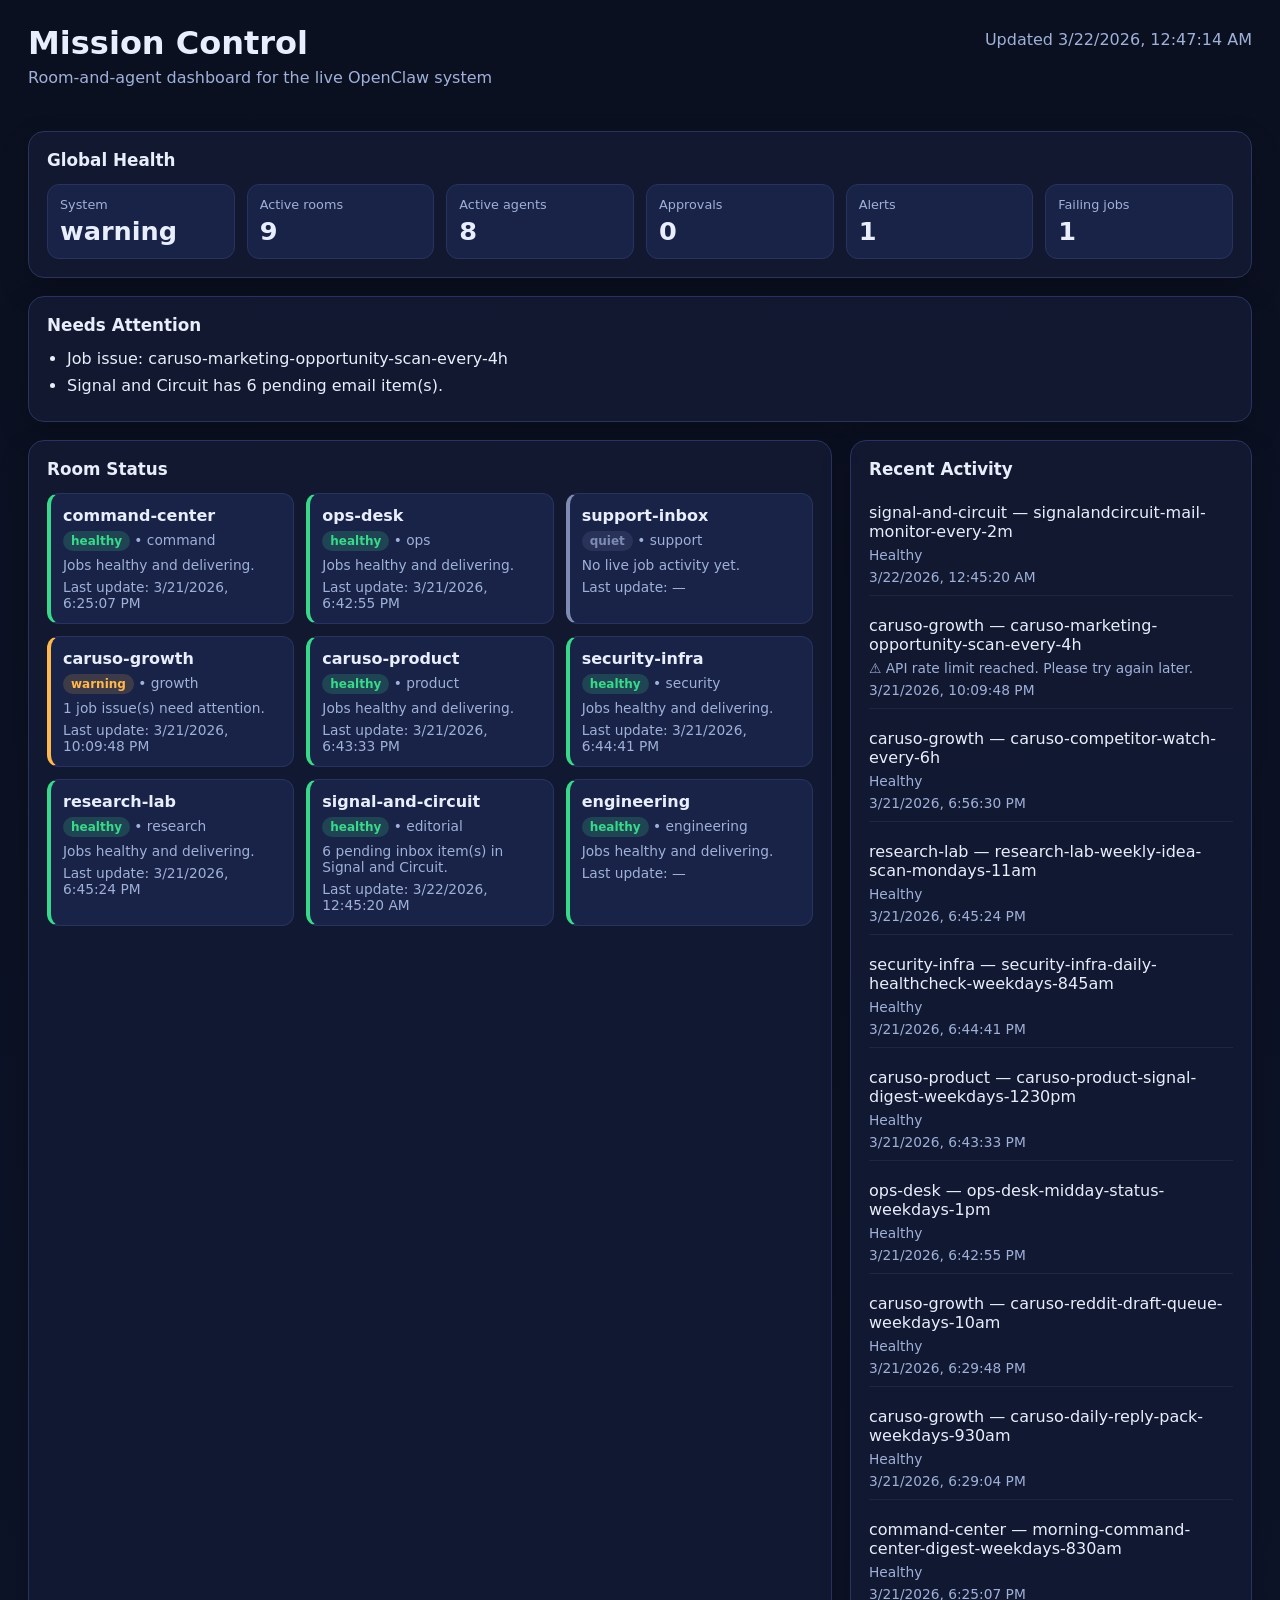
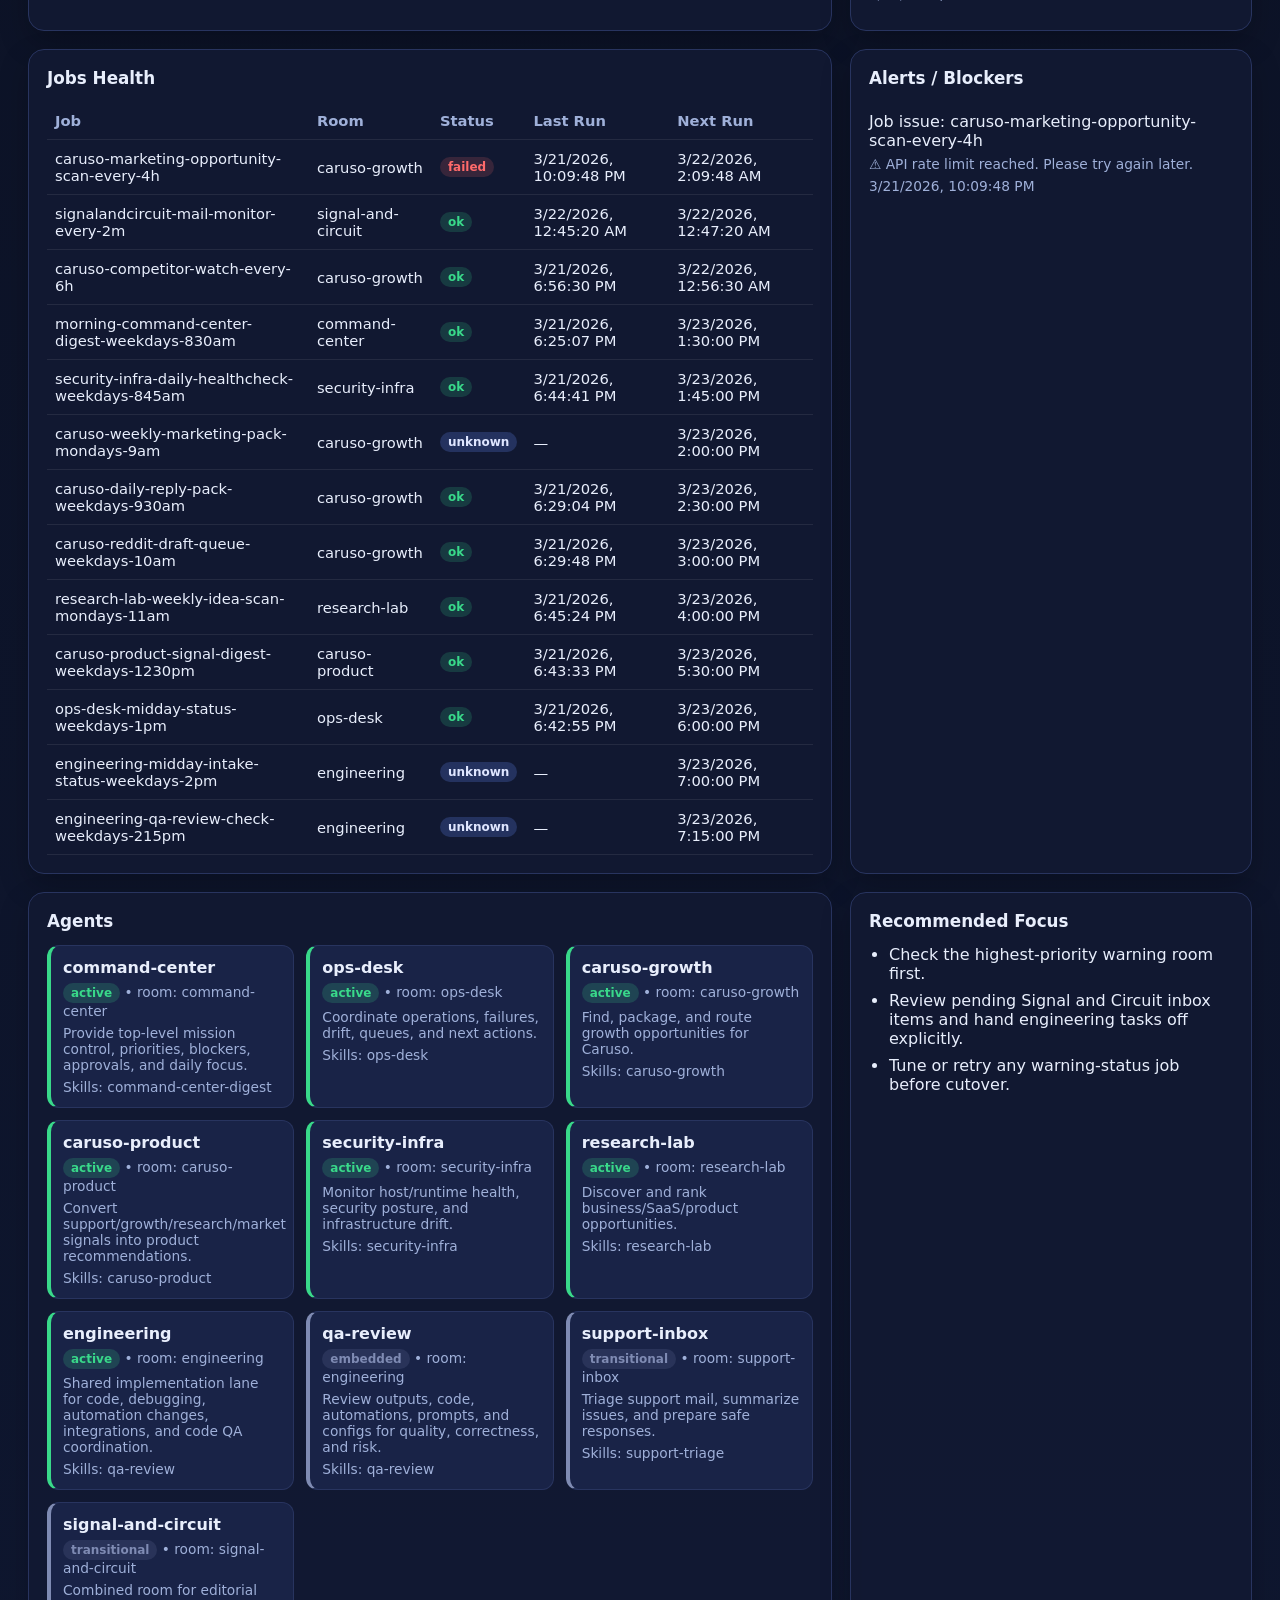
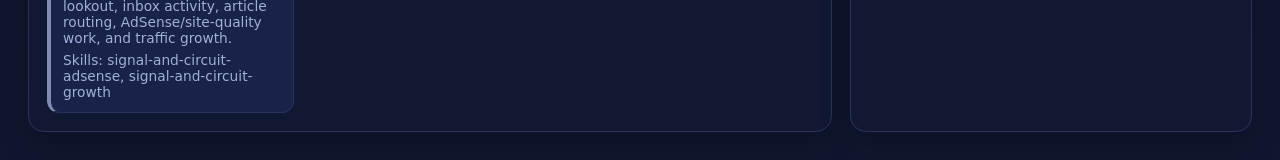
==== mission-control/index.html @ e3589128 "Build first Mission Control dashboard prototype" ====
<!doctype html>
<html lang="en">
<head>
  <meta charset="utf-8" />
  <meta name="viewport" content="width=device-width, initial-scale=1" />
  <title>Mission Control</title>
  <link rel="stylesheet" href="./styles.css" />
</head>
<body>
  <header class="topbar">
    <div>
      <h1>Mission Control</h1>
      <p class="sub">Room-and-agent dashboard for the live OpenClaw system</p>
    </div>
    <div id="generatedAt" class="generated"></div>
  </header>

  <main class="layout">
    <section class="panel full" id="healthPanel">
      <h2>Global Health</h2>
      <div class="stats" id="stats"></div>
    </section>

    <section class="panel full">
      <h2>Needs Attention</h2>
      <ul id="needsAttention" class="list"></ul>
    </section>

    <section class="panel wide">
      <h2>Room Status</h2>
      <div id="roomsGrid" class="rooms-grid"></div>
    </section>

    <section class="panel narrow">
      <h2>Recent Activity</h2>
      <div id="activityFeed" class="feed"></div>
    </section>

    <section class="panel wide">
      <h2>Jobs Health</h2>
      <table>
        <thead>
          <tr><th>Job</th><th>Room</th><th>Status</th><th>Last Run</th><th>Next Run</th></tr>
        </thead>
        <tbody id="jobsTable"></tbody>
      </table>
    </section>

    <section class="panel narrow">
      <h2>Alerts / Blockers</h2>
      <div id="alertsList" class="feed"></div>
    </section>

    <section class="panel wide">
      <h2>Agents</h2>
      <div id="agentsGrid" class="agents-grid"></div>
    </section>

    <section class="panel narrow">
      <h2>Recommended Focus</h2>
      <ul id="recommendedFocus" class="list"></ul>
    </section>
  </main>

  <script src="./app.js"></script>
</body>
</html>
---- mission-control/styles.css ----
:root {
  --bg: #0b1020;
  --panel: #121932;
  --panel-2: #192347;
  --text: #e8eefc;
  --muted: #9fb0d9;
  --border: #28345f;
  --good: #39d98a;
  --warn: #ffb84d;
  --bad: #ff6b6b;
  --quiet: #7f8bb3;
  --accent: #7aa2ff;
}
* { box-sizing: border-box; }
body {
  margin: 0; font-family: Inter, ui-sans-serif, system-ui, -apple-system, sans-serif;
  background: linear-gradient(180deg, #0b1020 0%, #0f1730 100%); color: var(--text);
}
.topbar {
  display:flex; justify-content:space-between; align-items:flex-start; gap:1rem;
  padding: 24px 28px 10px;
}
.topbar h1 { margin:0; font-size: 2rem; }
.sub, .generated { color: var(--muted); margin-top: 6px; }
.layout {
  display:grid; grid-template-columns: 2fr 1fr; gap: 18px; padding: 18px 28px 28px;
}
.panel {
  background: rgba(18,25,50,.9); border: 1px solid var(--border); border-radius: 16px; padding: 18px;
  box-shadow: 0 12px 30px rgba(0,0,0,.22);
}
.panel h2 { margin: 0 0 14px; font-size: 1.05rem; }
.full { grid-column: 1 / -1; }
.wide { grid-column: span 1; }
.narrow { grid-column: span 1; }
.stats { display:grid; grid-template-columns: repeat(6, minmax(120px,1fr)); gap: 12px; }
.stat {
  background: var(--panel-2); border:1px solid var(--border); border-radius: 12px; padding: 12px;
}
.stat .label { color: var(--muted); font-size: .8rem; }
.stat .value { font-size: 1.6rem; font-weight: 700; margin-top: 4px; }
.rooms-grid, .agents-grid { display:grid; grid-template-columns: repeat(auto-fit, minmax(210px,1fr)); gap: 12px; }
.card {
  background: var(--panel-2); border:1px solid var(--border); border-left: 4px solid var(--accent);
  border-radius: 12px; padding: 12px;
}
.card.good { border-left-color: var(--good); }
.card.warn { border-left-color: var(--warn); }
.card.bad { border-left-color: var(--bad); }
.card.quiet { border-left-color: var(--quiet); }
.card .title { font-weight: 700; }
.card .meta, .card .headline, .feed-item .meta { color: var(--muted); font-size: .86rem; margin-top: 6px; }
.feed { display:flex; flex-direction:column; gap: 10px; }
.feed-item { padding: 10px 0; border-bottom: 1px solid rgba(255,255,255,.06); }
.feed-item:last-child { border-bottom:none; }
.list { margin: 0; padding-left: 20px; }
.list li { margin: 8px 0; }
table { width:100%; border-collapse: collapse; }
th, td { text-align:left; padding: 10px 8px; border-bottom: 1px solid rgba(255,255,255,.08); font-size: .92rem; }
th { color: var(--muted); font-weight: 600; }
.badge {
  display:inline-block; padding: 3px 8px; border-radius: 999px; font-size: .75rem; font-weight:700;
  background:#24325f; color:#dfe6ff;
}
.badge.healthy, .badge.active, .badge.ok { background: rgba(57,217,138,.18); color: var(--good); }
.badge.warning { background: rgba(255,184,77,.16); color: var(--warn); }
.badge.failed, .badge.blocked, .badge.error { background: rgba(255,107,107,.16); color: var(--bad); }
.badge.quiet, .badge.planned, .badge.embedded, .badge.transitional { background: rgba(127,139,179,.16); color: var(--quiet); }
@media (max-width: 980px) {
  .layout { grid-template-columns: 1fr; }
  .stats { grid-template-columns: repeat(2, minmax(120px,1fr)); }
}
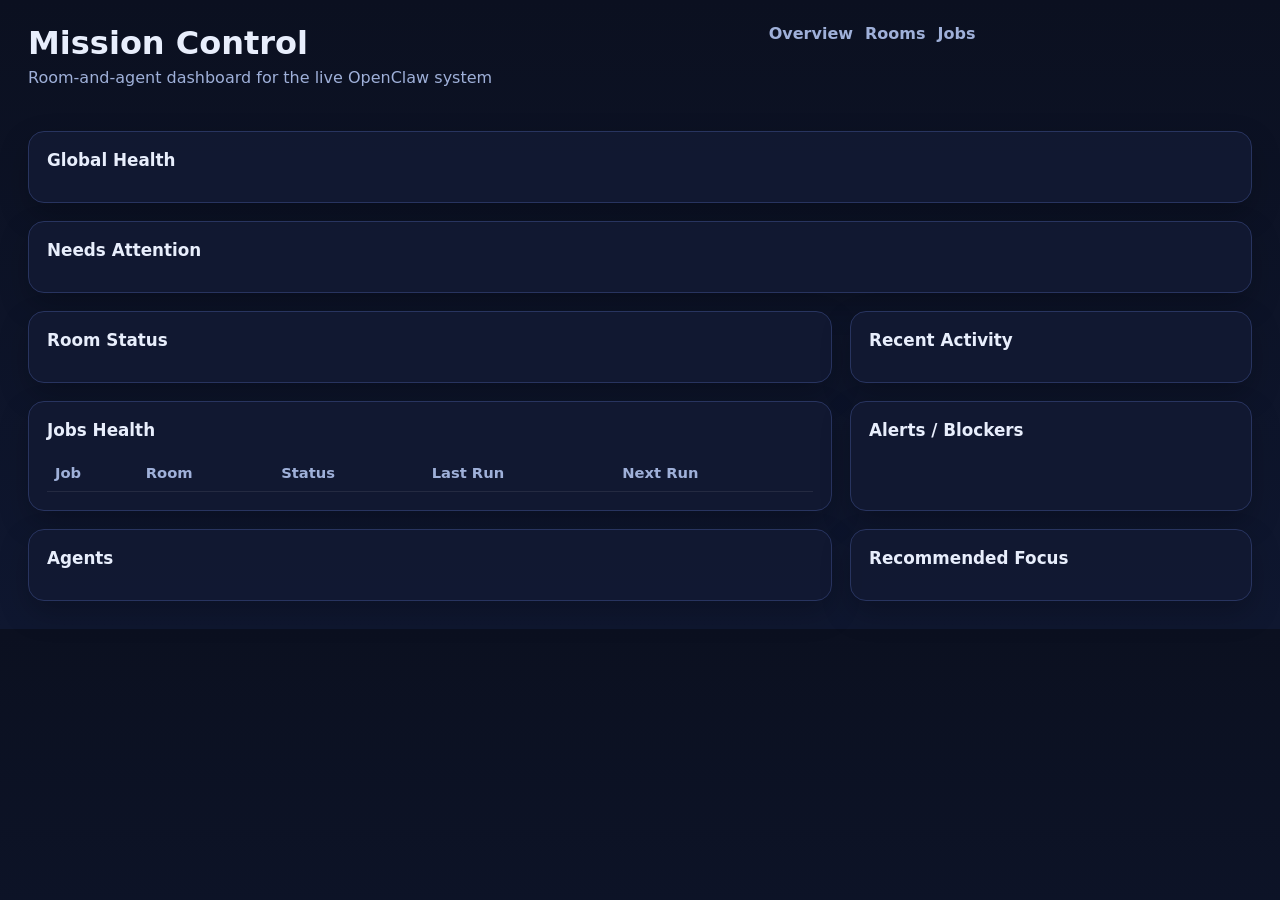
==== commit 520233a8: "Upgrade Mission Control prototype with pages and refresh" ====
--- a/mission-control/index.html
+++ b/mission-control/index.html
@@ -12,6 +12,11 @@
       <h1>Mission Control</h1>
       <p class="sub">Room-and-agent dashboard for the live OpenClaw system</p>
     </div>
+    <nav class="navlinks">
+      <a href="./">Overview</a>
+      <a href="./rooms.html">Rooms</a>
+      <a href="./jobs.html">Jobs</a>
+    </nav>
     <div id="generatedAt" class="generated"></div>
   </header>
 
--- a/mission-control/styles.css
+++ b/mission-control/styles.css
@@ -20,6 +20,9 @@
   display:flex; justify-content:space-between; align-items:flex-start; gap:1rem;
   padding: 24px 28px 10px;
 }
+.navlinks { display:flex; gap:12px; align-items:center; }
+.navlinks a { color: var(--muted); text-decoration:none; font-weight:600; }
+.navlinks a:hover { color: var(--text); }
 .topbar h1 { margin:0; font-size: 2rem; }
 .sub, .generated { color: var(--muted); margin-top: 6px; }
 .layout {
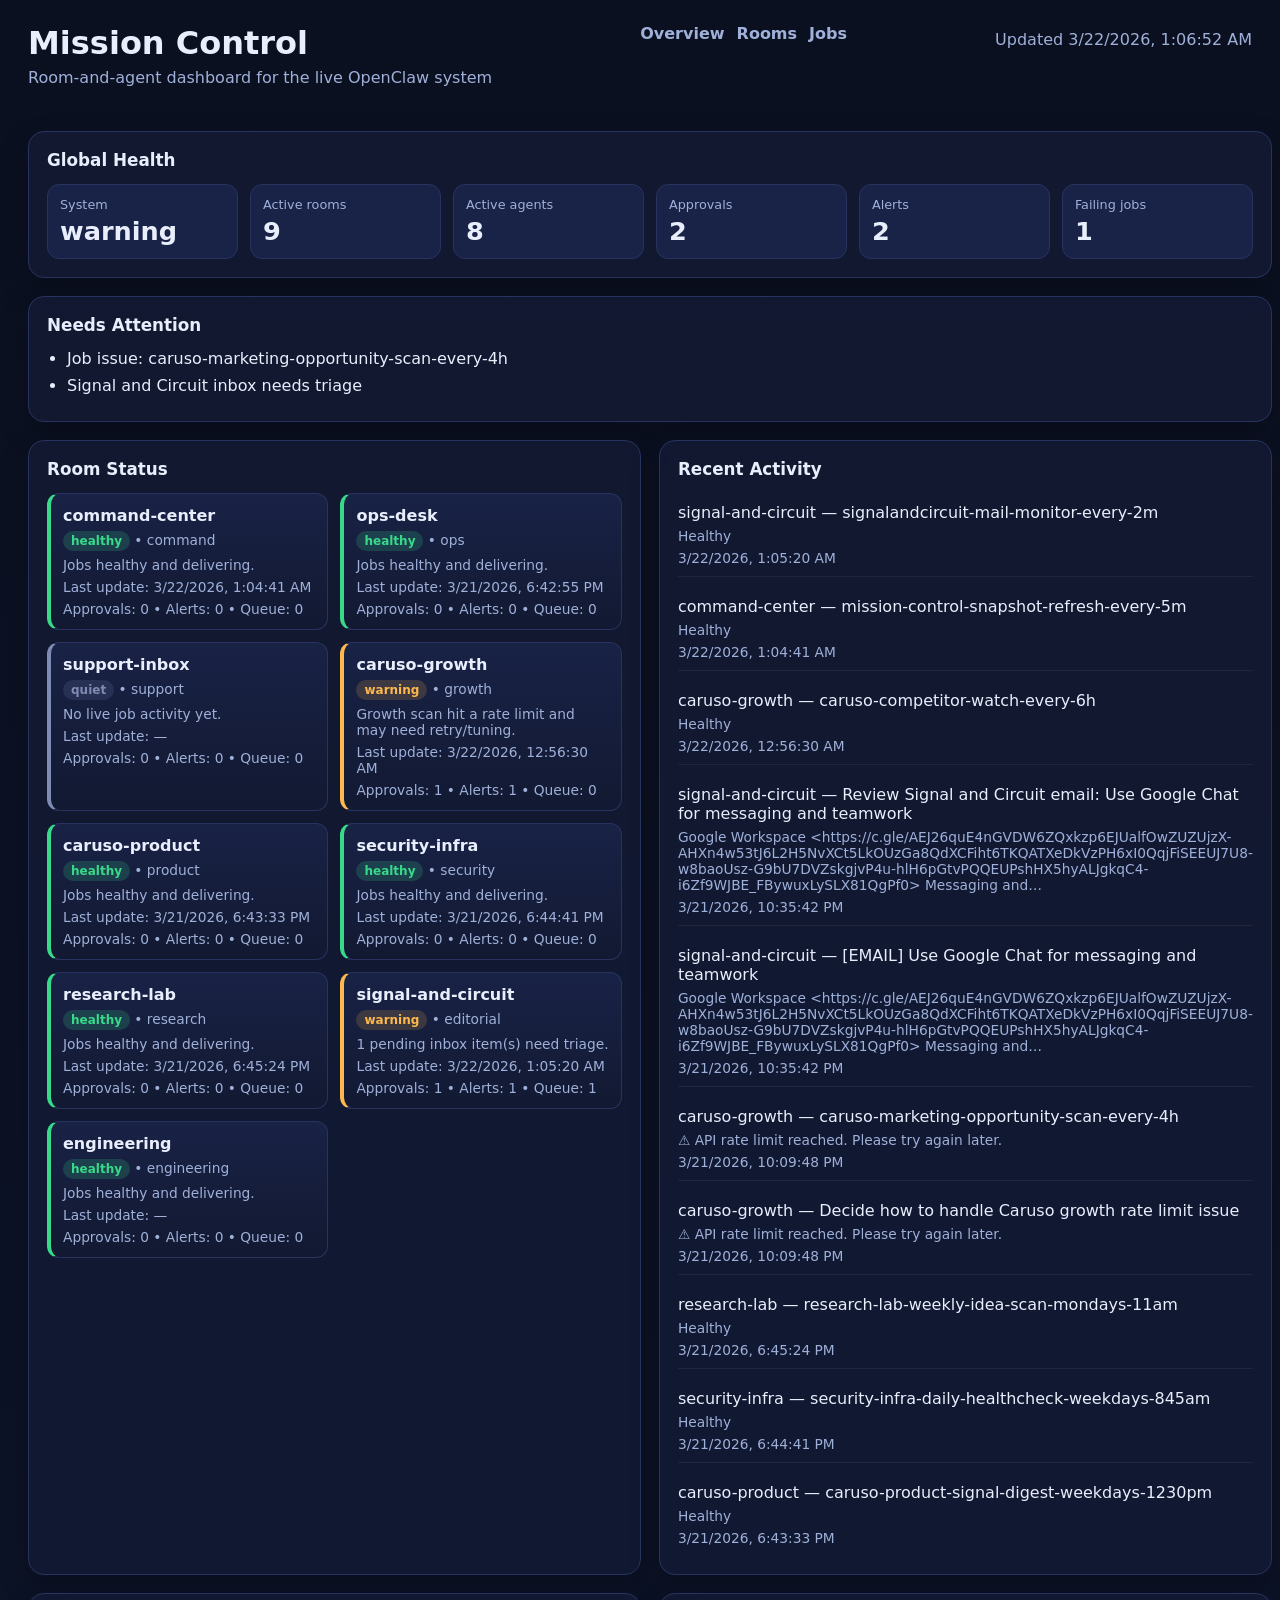
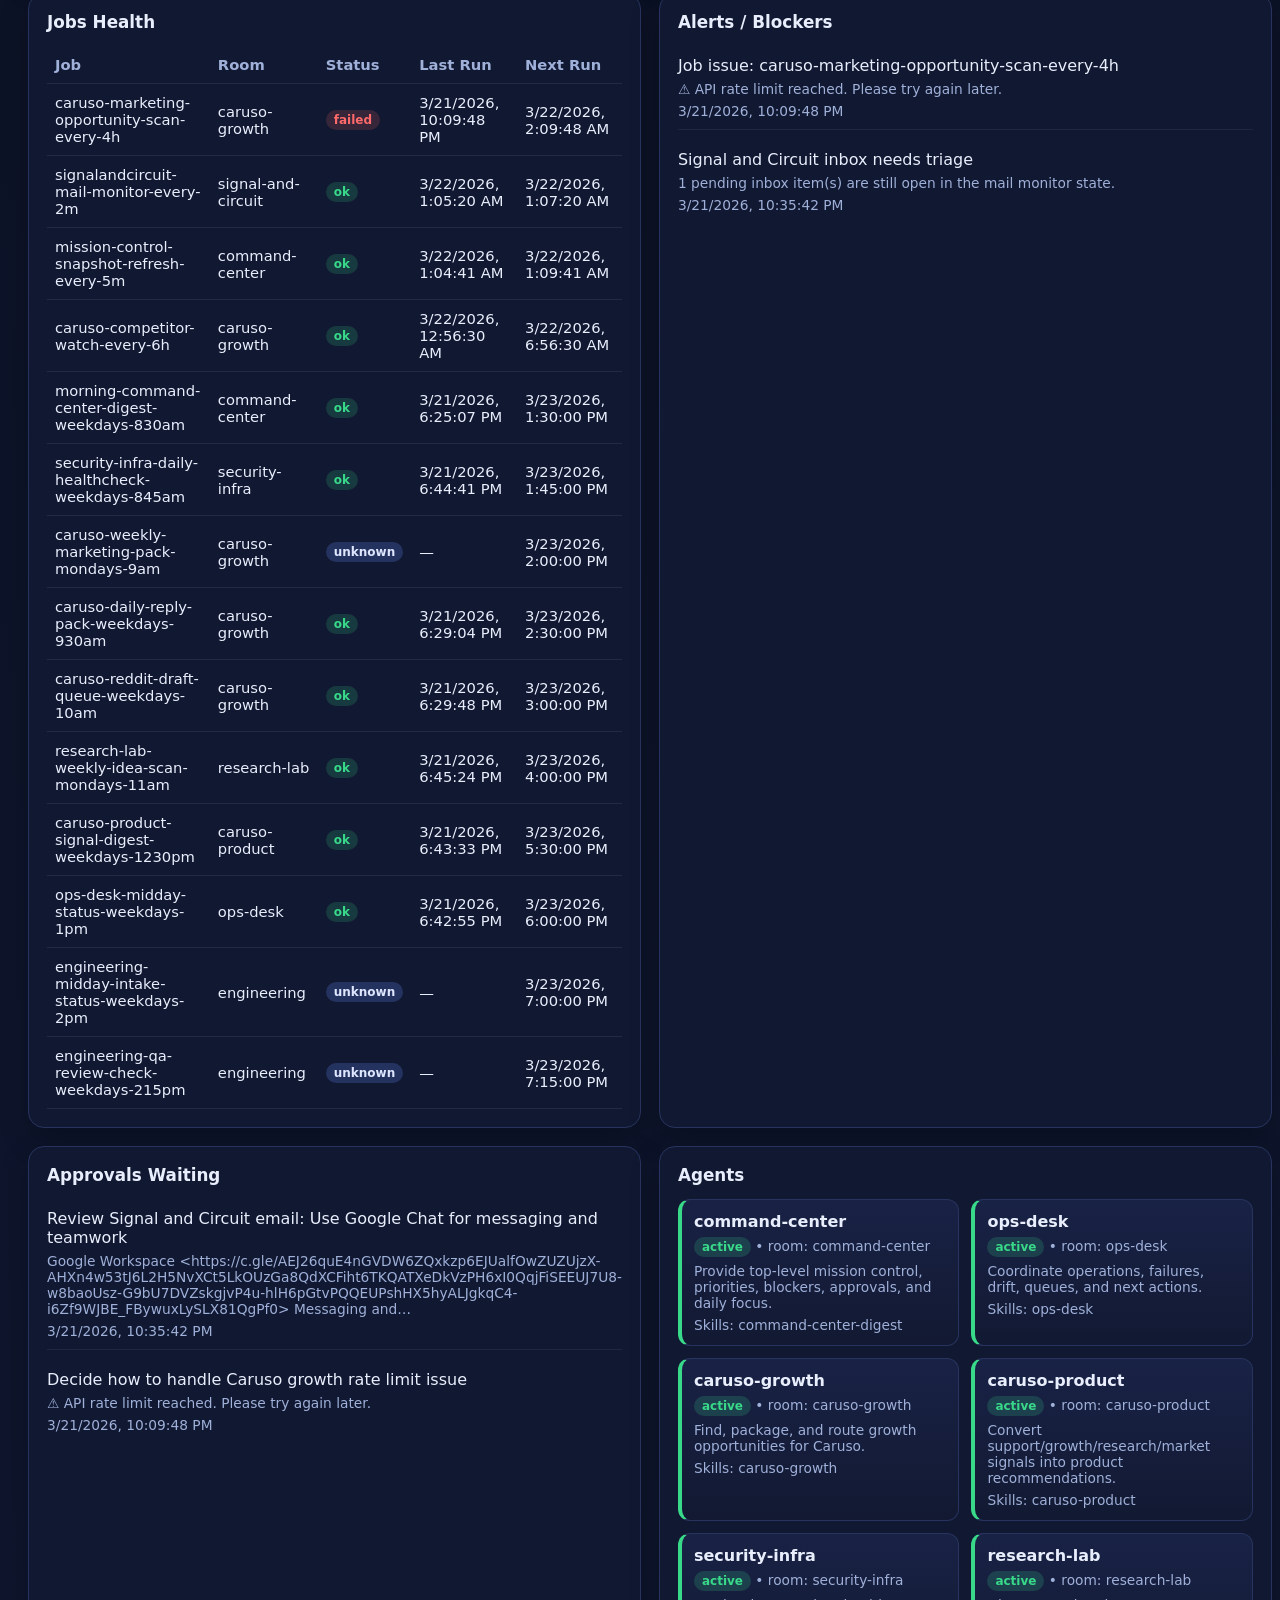
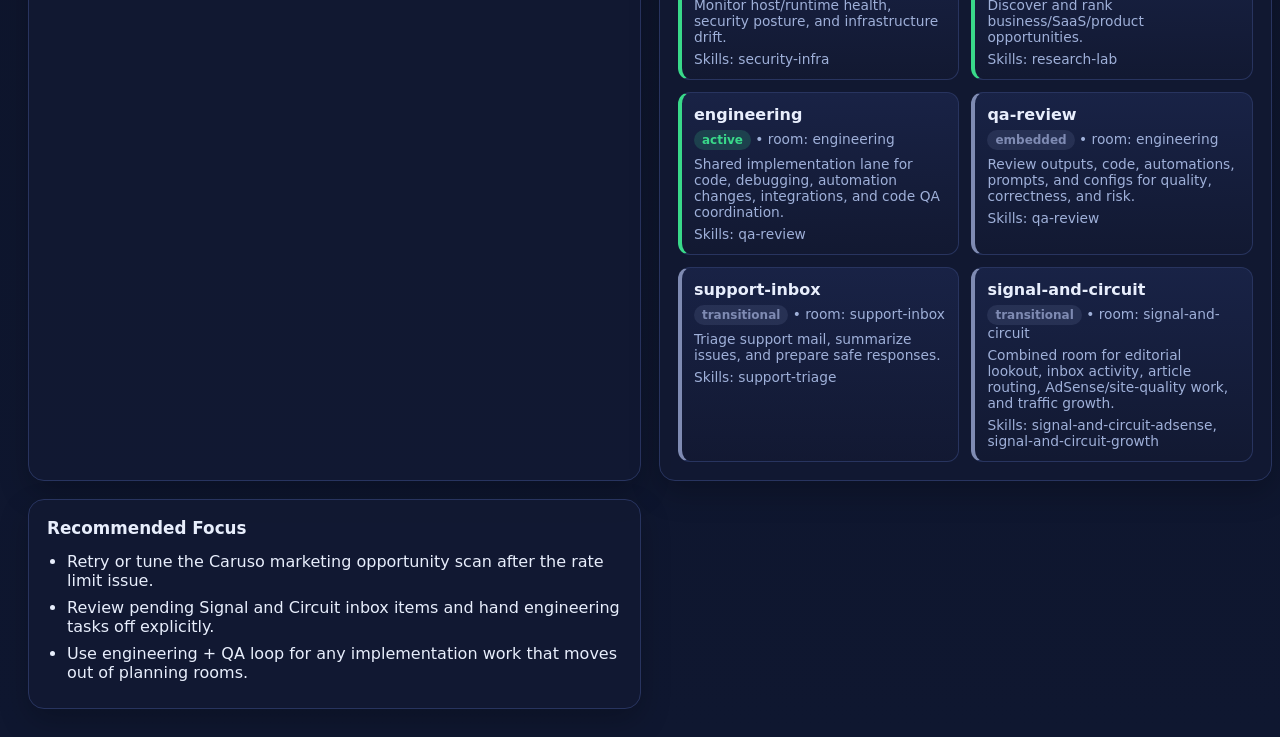
==== commit a66f90ae: "Fix Mission Control overview and add core pages" ====
--- a/mission-control/index.html
+++ b/mission-control/index.html
@@ -56,6 +56,11 @@
       <div id="alertsList" class="feed"></div>
     </section>
 
+    <section class="panel narrow">
+      <h2>Approvals Waiting</h2>
+      <div id="approvalsList" class="feed"></div>
+    </section>
+
     <section class="panel wide">
       <h2>Agents</h2>
       <div id="agentsGrid" class="agents-grid"></div>
--- a/mission-control/styles.css
+++ b/mission-control/styles.css
@@ -44,9 +44,11 @@
 .stat .value { font-size: 1.6rem; font-weight: 700; margin-top: 4px; }
 .rooms-grid, .agents-grid { display:grid; grid-template-columns: repeat(auto-fit, minmax(210px,1fr)); gap: 12px; }
 .card {
-  background: var(--panel-2); border:1px solid var(--border); border-left: 4px solid var(--accent);
+  background: linear-gradient(180deg, rgba(25,35,71,.95), rgba(18,25,50,.95)); border:1px solid var(--border); border-left: 4px solid var(--accent);
   border-radius: 12px; padding: 12px;
 }
+.card.clickable { text-decoration: none; color: var(--text); transition: transform .12s ease, box-shadow .12s ease, border-color .12s ease; }
+.card.clickable:hover { transform: translateY(-2px); box-shadow: 0 10px 22px rgba(0,0,0,.22); border-color: #3d4f88; }
 .card.good { border-left-color: var(--good); }
 .card.warn { border-left-color: var(--warn); }
 .card.bad { border-left-color: var(--bad); }
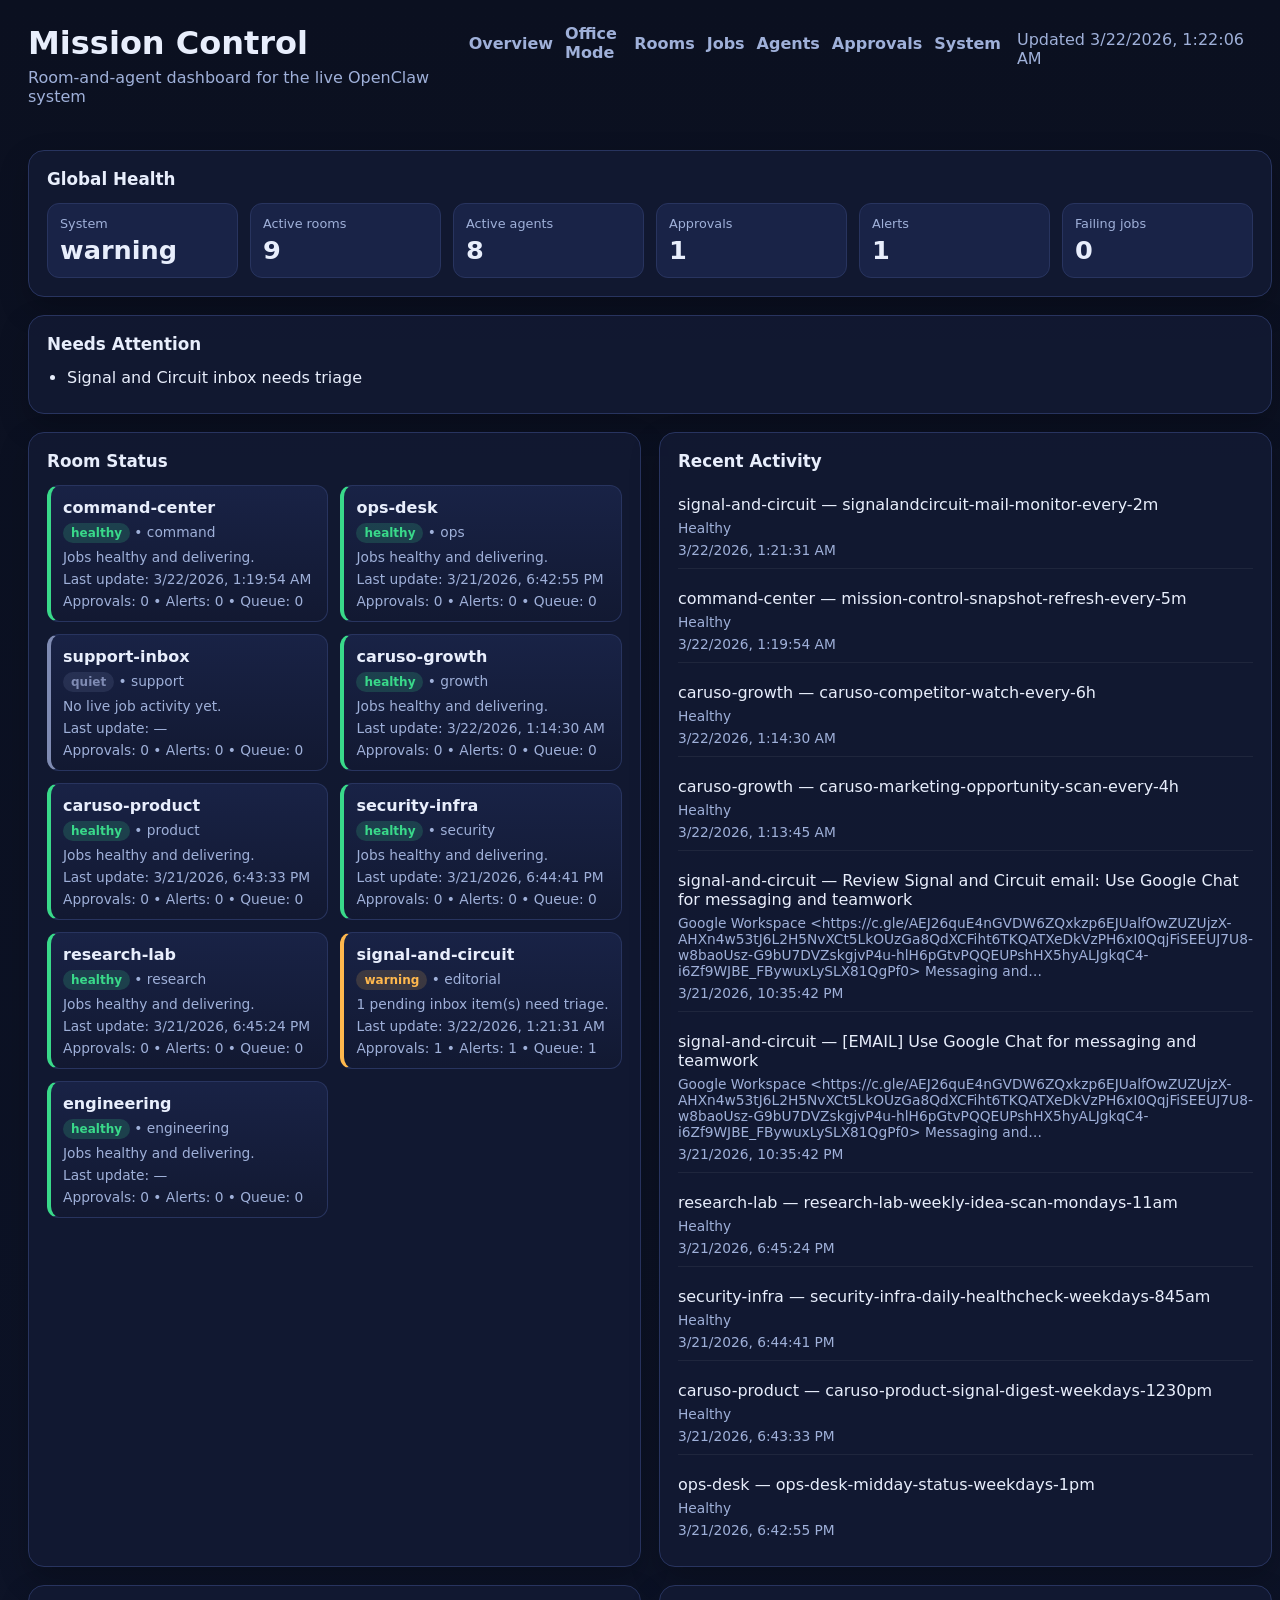
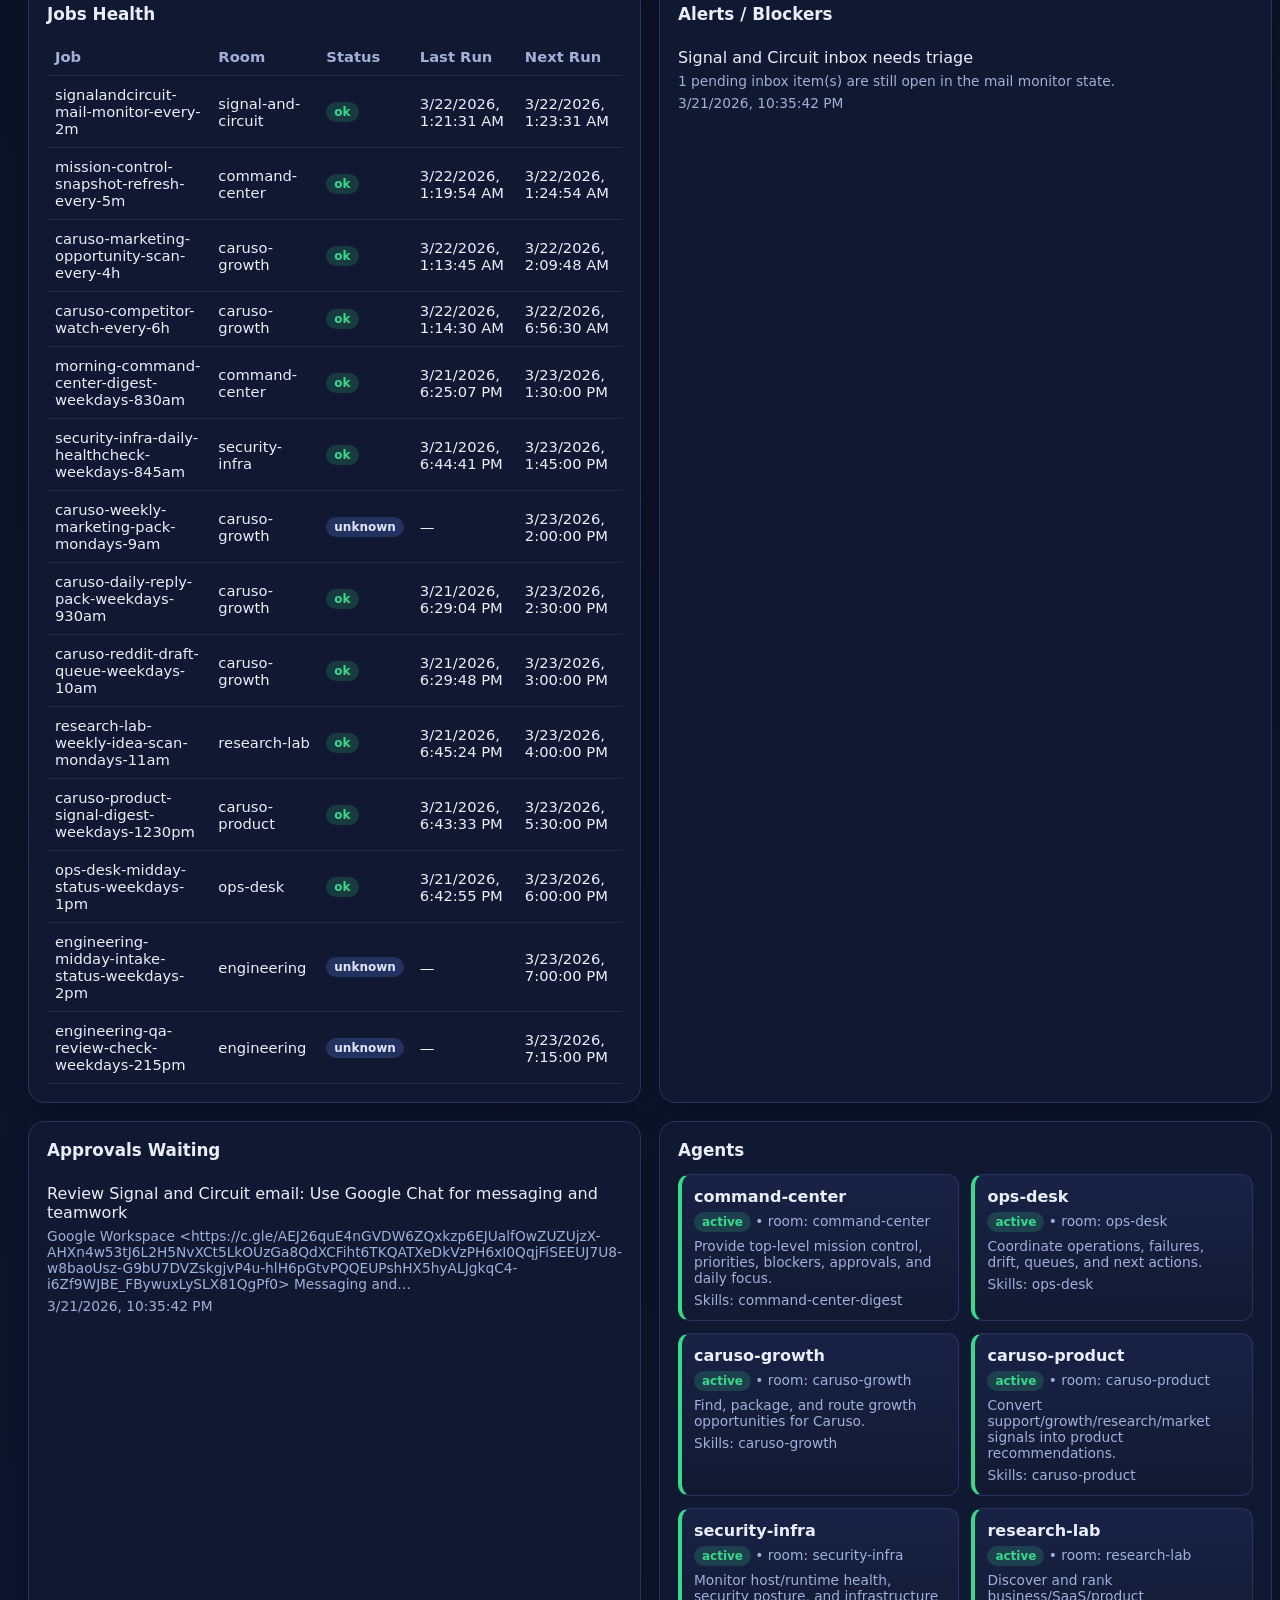
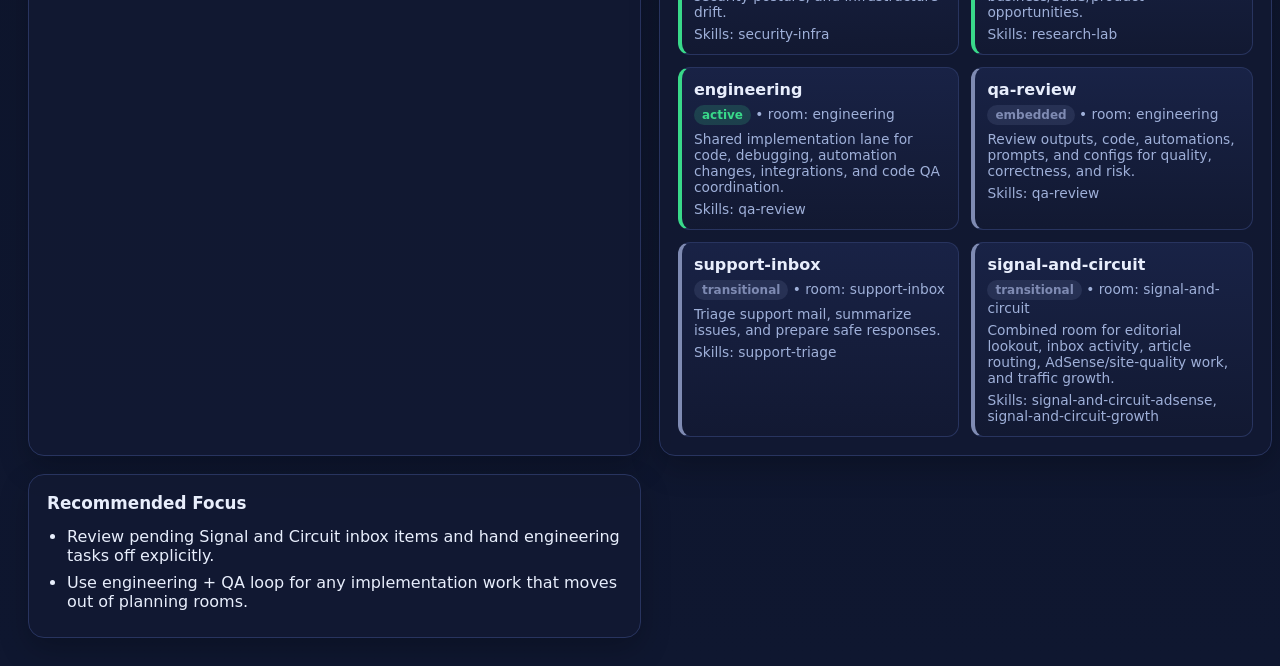
==== commit 19fd962d: "Add Mission Control office mode page and navigation" ====
--- a/mission-control/index.html
+++ b/mission-control/index.html
@@ -14,8 +14,12 @@
     </div>
     <nav class="navlinks">
       <a href="./">Overview</a>
+      <a href="./office.html">Office Mode</a>
       <a href="./rooms.html">Rooms</a>
       <a href="./jobs.html">Jobs</a>
+      <a href="./agents.html">Agents</a>
+      <a href="./approvals.html">Approvals</a>
+      <a href="./system.html">System</a>
     </nav>
     <div id="generatedAt" class="generated"></div>
   </header>
--- a/mission-control/styles.css
+++ b/mission-control/styles.css
@@ -43,6 +43,12 @@
 .stat .label { color: var(--muted); font-size: .8rem; }
 .stat .value { font-size: 1.6rem; font-weight: 700; margin-top: 4px; }
 .rooms-grid, .agents-grid { display:grid; grid-template-columns: repeat(auto-fit, minmax(210px,1fr)); gap: 12px; }
+.office-grid { display:grid; grid-template-columns: repeat(auto-fit, minmax(260px,1fr)); gap: 14px; }
+.office-card { min-height: 180px; }
+.staff-list { display:flex; flex-direction:column; gap:8px; margin-top:12px; }
+.staff-pill { background: rgba(255,255,255,.04); border:1px solid rgba(255,255,255,.06); border-radius:10px; padding:8px 10px; }
+.staff-name { font-weight:700; font-size:.9rem; }
+.staff-role { color: var(--muted); font-size:.78rem; margin-top:2px; }
 .card {
   background: linear-gradient(180deg, rgba(25,35,71,.95), rgba(18,25,50,.95)); border:1px solid var(--border); border-left: 4px solid var(--accent);
   border-radius: 12px; padding: 12px;
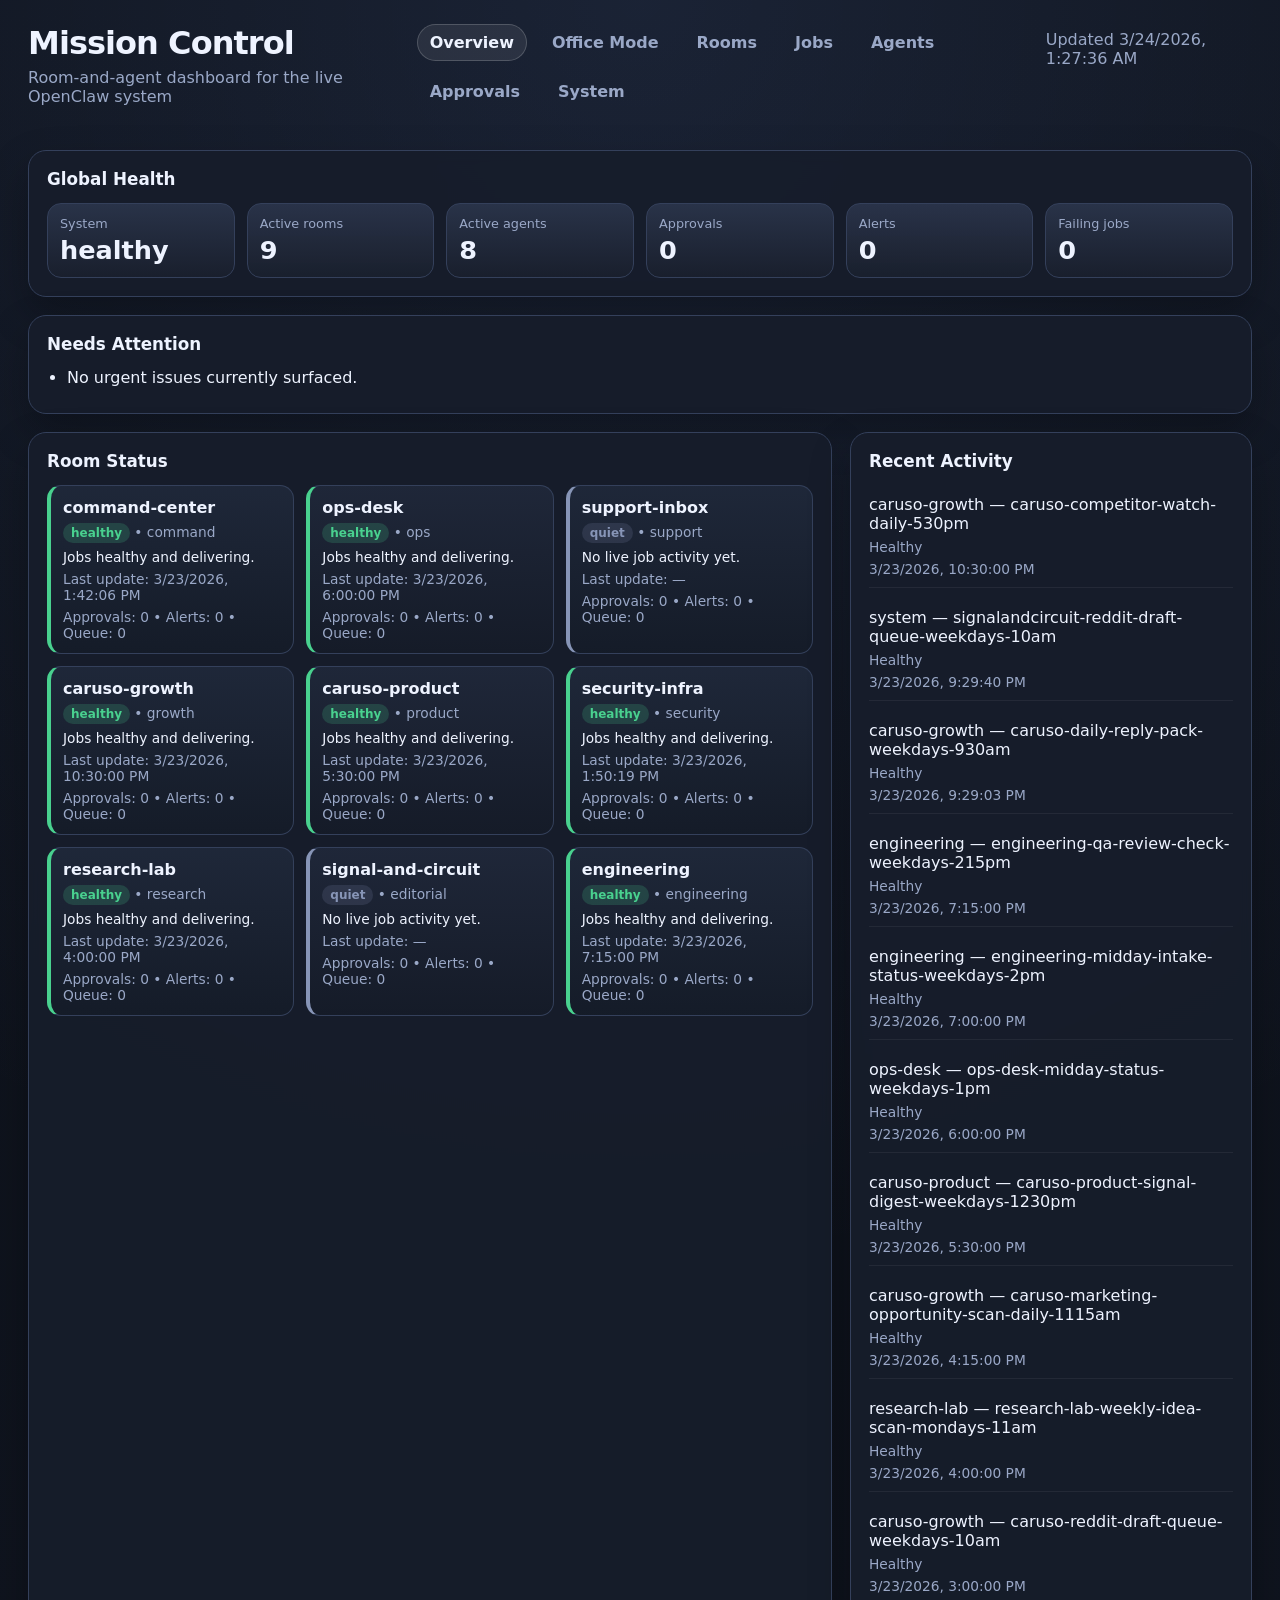
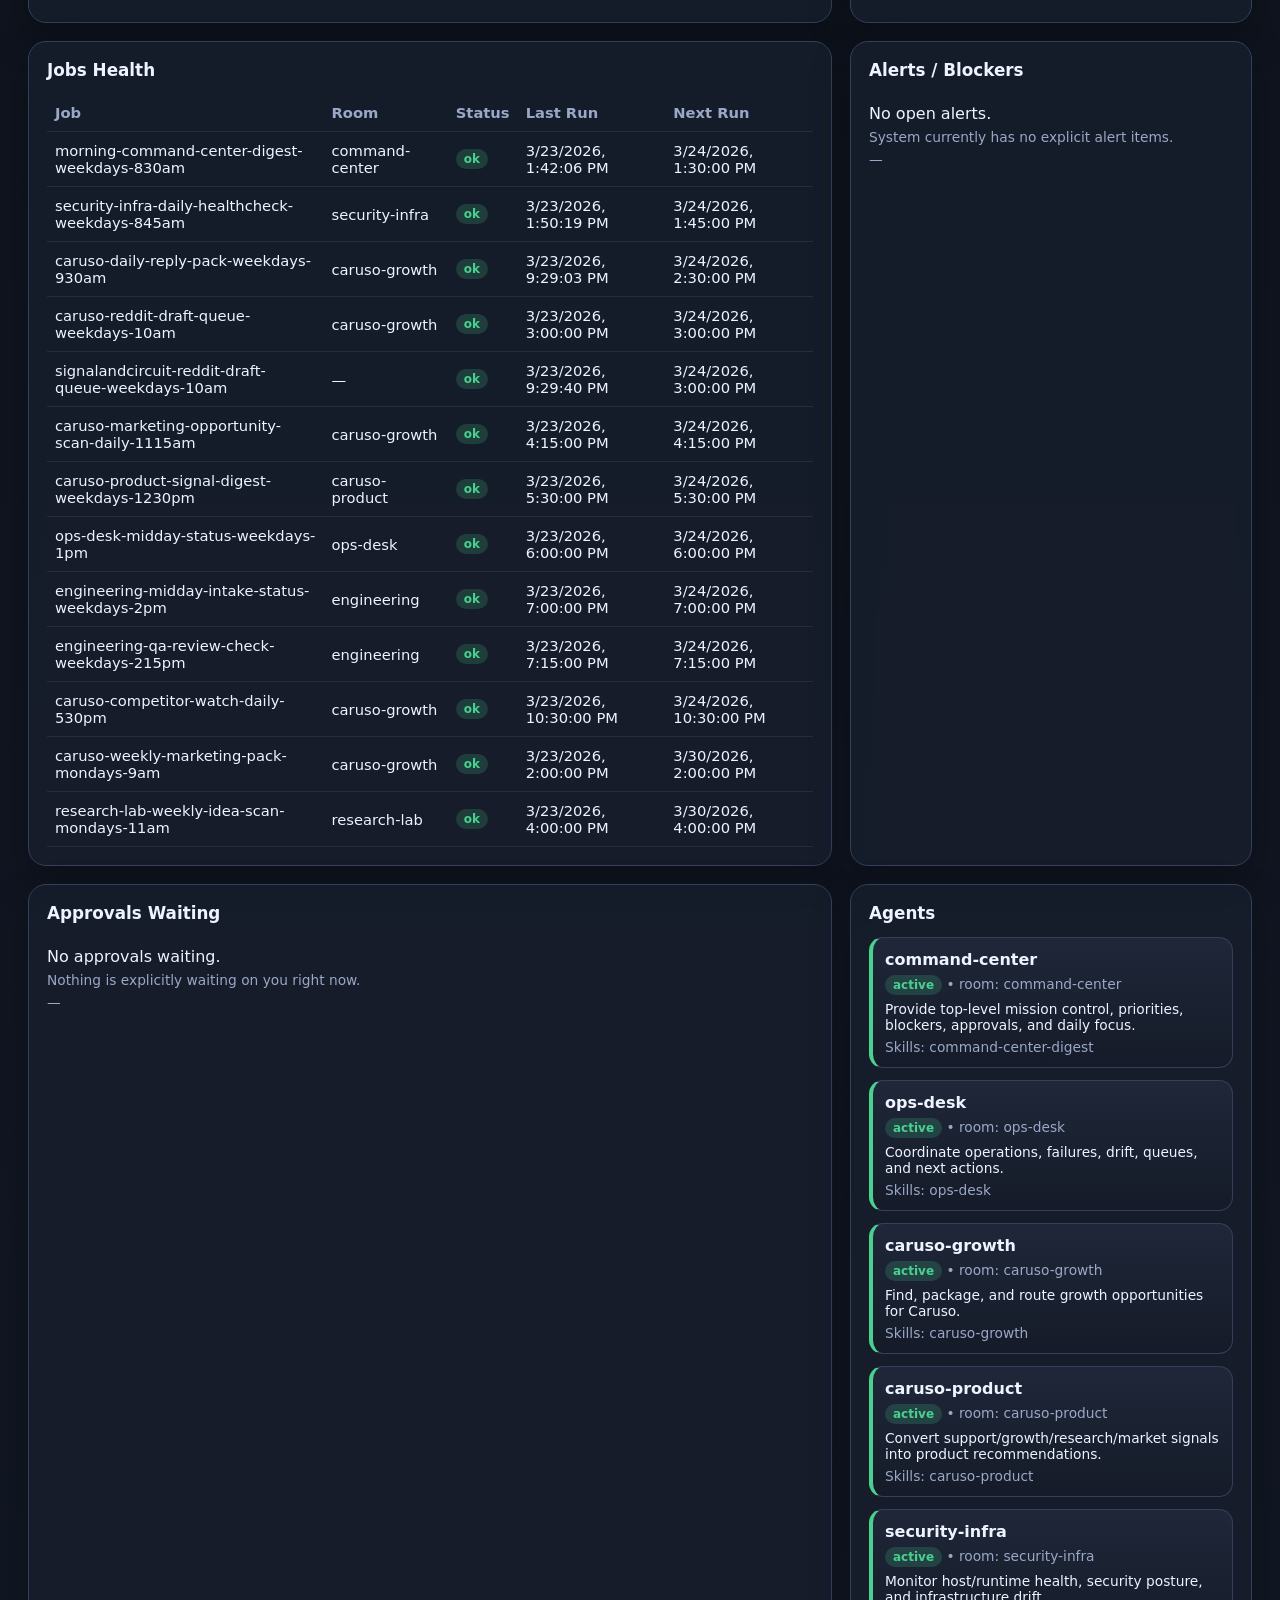
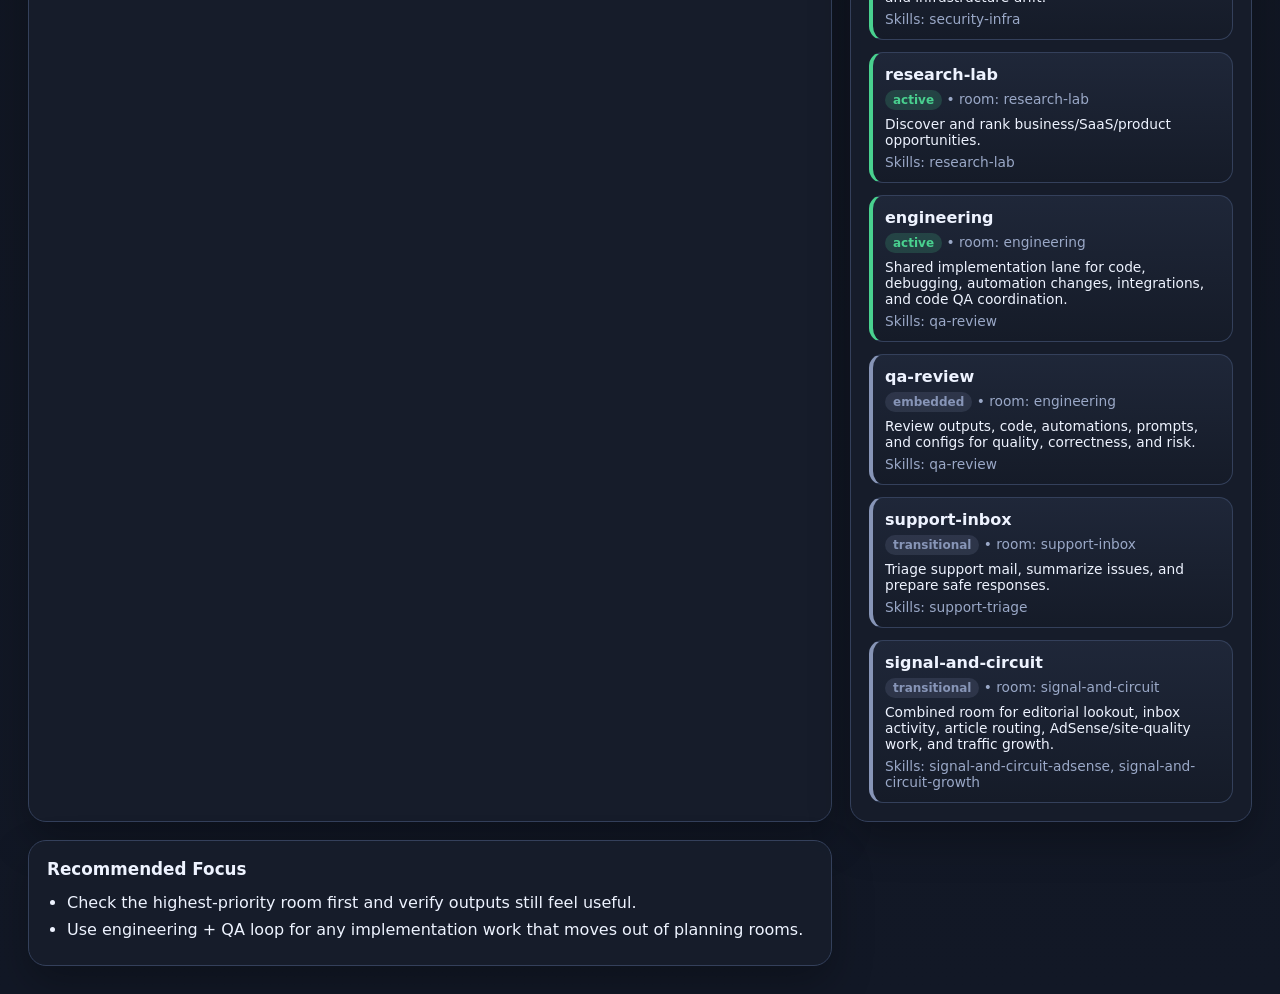
==== commit 4e760b63: "Add game-specific Mission Control office view" ====
--- a/mission-control/index.html
+++ b/mission-control/index.html
@@ -12,8 +12,8 @@
       <h1>Mission Control</h1>
       <p class="sub">Room-and-agent dashboard for the live OpenClaw system</p>
     </div>
-    <nav class="navlinks">
-      <a href="./">Overview</a>
+        <nav class="navlinks">
+      <a href="./" class="active">Overview</a>
       <a href="./office.html">Office Mode</a>
       <a href="./rooms.html">Rooms</a>
       <a href="./jobs.html">Jobs</a>
--- a/mission-control/styles.css
+++ b/mission-control/styles.css
@@ -1,83 +1,458 @@
 :root {
-  --bg: #0b1020;
-  --panel: #121932;
-  --panel-2: #192347;
-  --text: #e8eefc;
-  --muted: #9fb0d9;
-  --border: #28345f;
-  --good: #39d98a;
-  --warn: #ffb84d;
-  --bad: #ff6b6b;
-  --quiet: #7f8bb3;
+  --bg: #10141f;
+  --bg-2: #171d2b;
+  --panel: rgba(23, 29, 43, 0.94);
+  --panel-2: #20283a;
+  --panel-3: #2a344a;
+  --text: #eef3ff;
+  --muted: #9aa8c7;
+  --border: #34405b;
+  --border-soft: rgba(255,255,255,0.08);
+  --good: #49d18f;
+  --warn: #ffbf5a;
+  --bad: #ff7272;
+  --quiet: #8795b7;
   --accent: #7aa2ff;
-}
+  --office-floor-a: #3e475e;
+  --office-floor-b: #364055;
+  --office-wall: #202634;
+  --office-wall-edge: #4b5874;
+  --wood: #7a5a41;
+  --wood-dark: #5c4330;
+  --glass: rgba(156, 208, 255, 0.18);
+}
+
 * { box-sizing: border-box; }
+html { background: var(--bg); }
 body {
-  margin: 0; font-family: Inter, ui-sans-serif, system-ui, -apple-system, sans-serif;
-  background: linear-gradient(180deg, #0b1020 0%, #0f1730 100%); color: var(--text);
-}
+  margin: 0;
+  font-family: Inter, ui-sans-serif, system-ui, -apple-system, sans-serif;
+  color: var(--text);
+  background:
+    radial-gradient(circle at top, rgba(122,162,255,0.12), transparent 30%),
+    linear-gradient(180deg, #0d1119 0%, #121826 100%);
+}
+
+a { color: inherit; }
+
 .topbar {
-  display:flex; justify-content:space-between; align-items:flex-start; gap:1rem;
+  display: flex;
+  justify-content: space-between;
+  align-items: flex-start;
+  gap: 1rem;
   padding: 24px 28px 10px;
 }
-.navlinks { display:flex; gap:12px; align-items:center; }
-.navlinks a { color: var(--muted); text-decoration:none; font-weight:600; }
-.navlinks a:hover { color: var(--text); }
-.topbar h1 { margin:0; font-size: 2rem; }
+.topbar h1 { margin: 0; font-size: 2rem; letter-spacing: -0.03em; }
 .sub, .generated { color: var(--muted); margin-top: 6px; }
-.layout {
-  display:grid; grid-template-columns: 2fr 1fr; gap: 18px; padding: 18px 28px 28px;
-}
+.navlinks { display: flex; flex-wrap: wrap; gap: 12px; align-items: center; }
+.navlinks a {
+  color: var(--muted);
+  text-decoration: none;
+  font-weight: 700;
+  padding: 8px 12px;
+  border-radius: 999px;
+  border: 1px solid transparent;
+}
+.navlinks a:hover {
+  color: var(--text);
+  background: rgba(255,255,255,0.04);
+  border-color: rgba(255,255,255,0.06);
+}
+.navlinks a.active {
+  color: var(--text);
+  background: rgba(255,255,255,0.08);
+  border-color: rgba(255,255,255,0.18);
+}
+
+.layout { display: grid; grid-template-columns: 2fr 1fr; gap: 18px; padding: 18px 28px 28px; }
+.layout.single { grid-template-columns: 1fr; }
 .panel {
-  background: rgba(18,25,50,.9); border: 1px solid var(--border); border-radius: 16px; padding: 18px;
-  box-shadow: 0 12px 30px rgba(0,0,0,.22);
+  background: var(--panel);
+  border: 1px solid var(--border);
+  border-radius: 18px;
+  padding: 18px;
+  box-shadow: 0 18px 40px rgba(0,0,0,0.26);
+  backdrop-filter: blur(6px);
 }
 .panel h2 { margin: 0 0 14px; font-size: 1.05rem; }
 .full { grid-column: 1 / -1; }
-.wide { grid-column: span 1; }
-.narrow { grid-column: span 1; }
-.stats { display:grid; grid-template-columns: repeat(6, minmax(120px,1fr)); gap: 12px; }
+.wide, .narrow { grid-column: span 1; }
+
+.stats { display: grid; grid-template-columns: repeat(6, minmax(120px, 1fr)); gap: 12px; }
 .stat {
-  background: var(--panel-2); border:1px solid var(--border); border-radius: 12px; padding: 12px;
+  background: linear-gradient(180deg, rgba(42,52,74,0.95), rgba(25,31,45,0.98));
+  border: 1px solid var(--border);
+  border-radius: 14px;
+  padding: 12px;
 }
 .stat .label { color: var(--muted); font-size: .8rem; }
-.stat .value { font-size: 1.6rem; font-weight: 700; margin-top: 4px; }
-.rooms-grid, .agents-grid { display:grid; grid-template-columns: repeat(auto-fit, minmax(210px,1fr)); gap: 12px; }
-.office-grid { display:grid; grid-template-columns: repeat(auto-fit, minmax(260px,1fr)); gap: 14px; }
-.office-card { min-height: 180px; }
-.staff-list { display:flex; flex-direction:column; gap:8px; margin-top:12px; }
-.staff-pill { background: rgba(255,255,255,.04); border:1px solid rgba(255,255,255,.06); border-radius:10px; padding:8px 10px; }
-.staff-name { font-weight:700; font-size:.9rem; }
-.staff-role { color: var(--muted); font-size:.78rem; margin-top:2px; }
+.stat .value { font-size: 1.6rem; font-weight: 800; margin-top: 4px; }
+
+.rooms-grid, .agents-grid { display: grid; grid-template-columns: repeat(auto-fit, minmax(210px,1fr)); gap: 12px; }
 .card {
-  background: linear-gradient(180deg, rgba(25,35,71,.95), rgba(18,25,50,.95)); border:1px solid var(--border); border-left: 4px solid var(--accent);
-  border-radius: 12px; padding: 12px;
-}
-.card.clickable { text-decoration: none; color: var(--text); transition: transform .12s ease, box-shadow .12s ease, border-color .12s ease; }
-.card.clickable:hover { transform: translateY(-2px); box-shadow: 0 10px 22px rgba(0,0,0,.22); border-color: #3d4f88; }
+  background: linear-gradient(180deg, rgba(31,39,57,0.98), rgba(21,27,40,0.98));
+  border: 1px solid var(--border);
+  border-left: 4px solid var(--accent);
+  border-radius: 14px;
+  padding: 12px;
+}
+.card.clickable {
+  text-decoration: none;
+  transition: transform .12s ease, box-shadow .12s ease, border-color .12s ease;
+}
+.card.clickable:hover {
+  transform: translateY(-2px);
+  box-shadow: 0 10px 22px rgba(0,0,0,.22);
+  border-color: #4d628e;
+}
 .card.good { border-left-color: var(--good); }
 .card.warn { border-left-color: var(--warn); }
 .card.bad { border-left-color: var(--bad); }
 .card.quiet { border-left-color: var(--quiet); }
-.card .title { font-weight: 700; }
+.card .title { font-weight: 800; }
 .card .meta, .card .headline, .feed-item .meta { color: var(--muted); font-size: .86rem; margin-top: 6px; }
-.feed { display:flex; flex-direction:column; gap: 10px; }
+.card .headline { color: var(--text); }
+
+.feed { display: flex; flex-direction: column; gap: 10px; }
 .feed-item { padding: 10px 0; border-bottom: 1px solid rgba(255,255,255,.06); }
-.feed-item:last-child { border-bottom:none; }
+.feed-item:last-child { border-bottom: none; }
 .list { margin: 0; padding-left: 20px; }
 .list li { margin: 8px 0; }
-table { width:100%; border-collapse: collapse; }
-th, td { text-align:left; padding: 10px 8px; border-bottom: 1px solid rgba(255,255,255,.08); font-size: .92rem; }
-th { color: var(--muted); font-weight: 600; }
+
+table { width: 100%; border-collapse: collapse; }
+th, td { text-align: left; padding: 10px 8px; border-bottom: 1px solid rgba(255,255,255,.08); font-size: .92rem; }
+th { color: var(--muted); font-weight: 700; }
+
 .badge {
-  display:inline-block; padding: 3px 8px; border-radius: 999px; font-size: .75rem; font-weight:700;
-  background:#24325f; color:#dfe6ff;
-}
-.badge.healthy, .badge.active, .badge.ok { background: rgba(57,217,138,.18); color: var(--good); }
-.badge.warning { background: rgba(255,184,77,.16); color: var(--warn); }
-.badge.failed, .badge.blocked, .badge.error { background: rgba(255,107,107,.16); color: var(--bad); }
-.badge.quiet, .badge.planned, .badge.embedded, .badge.transitional { background: rgba(127,139,179,.16); color: var(--quiet); }
-@media (max-width: 980px) {
+  display: inline-block;
+  padding: 3px 8px;
+  border-radius: 999px;
+  font-size: .75rem;
+  font-weight: 800;
+  background: #24325f;
+  color: #dfe6ff;
+}
+.badge.healthy, .badge.active, .badge.ok { background: rgba(73,209,143,.18); color: var(--good); }
+.badge.warning { background: rgba(255,191,90,.16); color: var(--warn); }
+.badge.failed, .badge.blocked, .badge.error, .badge.critical { background: rgba(255,114,114,.16); color: var(--bad); }
+.badge.quiet, .badge.planned, .badge.embedded, .badge.transitional { background: rgba(135,149,183,.16); color: var(--quiet); }
+
+.office-shell {
+  overflow: hidden;
+  padding: 14px;
+  background: linear-gradient(180deg, rgba(20,25,36,0.98), rgba(14,18,28,0.98));
+}
+.office-legend {
+  display: flex;
+  gap: 10px;
+  flex-wrap: wrap;
+  margin-bottom: 12px;
+}
+.office-legend .badge { border: 1px solid rgba(255,255,255,0.06); }
+.office-floorplan {
+  position: relative;
+  min-height: 1120px;
+  border-radius: 28px;
+  overflow: hidden;
+  border: 1px solid var(--office-wall-edge);
+  background:
+    linear-gradient(0deg, transparent 24px, rgba(255,255,255,0.025) 25px, transparent 26px),
+    linear-gradient(90deg, transparent 24px, rgba(255,255,255,0.025) 25px, transparent 26px),
+    linear-gradient(135deg, #30384b, #1d2333 80%);
+  background-size: 26px 26px, 26px 26px, cover;
+  box-shadow: inset 0 0 0 5px rgba(0,0,0,0.25);
+}
+.office-floorplan::before {
+  content: '';
+  position: absolute;
+  inset: 0;
+  pointer-events: none;
+  background:
+    radial-gradient(circle at 20% 15%, rgba(255,245,190,.08), transparent 18%),
+    radial-gradient(circle at 82% 18%, rgba(255,245,190,.07), transparent 20%),
+    radial-gradient(circle at 54% 70%, rgba(255,245,190,.05), transparent 24%);
+}
+.office-label {
+  position: absolute;
+  z-index: 4;
+  font-size: .74rem;
+  letter-spacing: .14em;
+  text-transform: uppercase;
+  color: rgba(238,243,255,0.55);
+  text-shadow: 0 10px 30px rgba(0,0,0,0.45);
+}
+.office-label.top { top: 28px; left: 36px; }
+.office-label.bottom { bottom: 24px; right: 32px; }
+
+.corridor {
+  position: absolute;
+  background: linear-gradient(180deg, rgba(78,86,104,0.8), rgba(89,97,115,0.65));
+  border: 1px solid rgba(255,255,255,0.05);
+  box-shadow: inset 0 0 0 2px rgba(0,0,0,0.18);
+  opacity: 0.75;
+  filter: blur(0.3px);
+}
+.corridor.main-hall { top: 400px; left: 84px; width: 1240px; height: 80px; border-radius: 18px; }
+.corridor.center-spine { top: 198px; left: 640px; width: 104px; height: 740px; border-radius: 22px; }
+.corridor.east-walk { top: 132px; right: 84px; width: 84px; height: 838px; border-radius: 18px; }
+
+.station {
+  position: absolute;
+  display: block;
+  color: inherit;
+  text-decoration: none;
+  border-radius: 28px;
+  border: 1px solid rgba(255,255,255,0.08);
+  background:
+    radial-gradient(circle at 20% 0%, rgba(255,255,255,0.08), transparent 45%),
+    linear-gradient(180deg, rgba(38,45,65,0.95), rgba(18,22,32,0.98));
+  box-shadow: 0 18px 40px rgba(0,0,0,0.35);
+  overflow: hidden;
+  transition: transform .16s ease, box-shadow .16s ease, border-color .16s ease;
+  backdrop-filter: blur(14px);
+  z-index: 5;
+}
+.station::after {
+  content: '';
+  position: absolute;
+  top: 18px;
+  right: 22px;
+  width: 11px;
+  height: 11px;
+  border-radius: 999px;
+  background: rgba(135,149,183,0.9);
+  box-shadow: 0 0 14px rgba(135,149,183,0.55);
+}
+.station:hover { transform: translateY(-4px) scale(1.01); box-shadow: 0 24px 36px rgba(0,0,0,0.45); }
+.station.good { border-color: rgba(73,209,143,.35); }
+.station.good::after { background: var(--good); box-shadow: 0 0 14px rgba(73,209,143,.7); }
+.station.warn { border-color: rgba(255,191,90,.45); }
+.station.warn::after { background: var(--warn); box-shadow: 0 0 14px rgba(255,191,90,.65); }
+.station.bad { border-color: rgba(255,114,114,.55); }
+.station.bad::after { background: var(--bad); box-shadow: 0 0 14px rgba(255,114,114,.65); }
+.station.quiet { border-color: rgba(135,149,183,.32); }
+.station-inner { position: relative; padding: 18px 18px 20px; min-height: 100%; z-index: 2; }
+.station h3 {
+  margin: 0;
+  font-size: 1.12rem;
+  letter-spacing: -0.01em;
+  text-shadow: 0 12px 22px rgba(0,0,0,0.55);
+  position: relative;
+  z-index: 3;
+}
+.station .subtitle {
+  color: rgba(238,243,255,0.78);
+  font-size: .8rem;
+  margin-top: 6px;
+  letter-spacing: 0.02em;
+  text-transform: uppercase;
+  position: relative;
+  z-index: 3;
+}
+.station .headline { margin-top: 12px; font-size: .9rem; line-height: 1.42; color: rgba(238,243,255,0.92); position: relative; z-index: 3; }
+.station .meta-row { display: flex; flex-wrap: wrap; gap: 6px; margin-top: 10px; position: relative; z-index: 3; }
+.station .staff-strip {
+  display: flex;
+  flex-wrap: wrap;
+  gap: 8px;
+  margin-top: 12px;
+  position: relative;
+  z-index: 3;
+}
+
+.monitor-wall {
+  position: absolute;
+  top: 12px;
+  right: 14px;
+  display: flex;
+  gap: 8px;
+  pointer-events: none;
+}
+.station .monitor-wall + h3 { padding-right: 120px; }
+.monitor {
+  width: 54px;
+  height: 34px;
+  border-radius: 8px;
+  border: 2px solid #202838;
+  background: linear-gradient(180deg, rgba(97,157,255,0.65), rgba(27,47,79,0.9));
+  box-shadow: inset 0 0 0 2px rgba(255,255,255,0.06);
+}
+.monitor.alert { background: linear-gradient(180deg, rgba(255,140,140,0.8), rgba(89,31,31,0.92)); }
+.monitor.warn { background: linear-gradient(180deg, rgba(255,203,107,0.8), rgba(96,68,24,0.92)); }
+
+.meeting-table {
+  position: absolute;
+  left: 50%;
+  top: 56%;
+  transform: translate(-50%, -50%);
+  width: 168px;
+  height: 72px;
+  border-radius: 18px;
+  background: linear-gradient(180deg, var(--wood), var(--wood-dark));
+  border: 2px solid rgba(0,0,0,0.28);
+  box-shadow: inset 0 0 0 2px rgba(255,255,255,0.06);
+}
+.chair {
+  position: absolute;
+  width: 22px;
+  height: 22px;
+  border-radius: 8px;
+  background: #54627f;
+  border: 2px solid rgba(0,0,0,0.22);
+}
+.chair.c1 { left: 50%; top: calc(56% - 60px); transform: translateX(-50%); }
+.chair.c2 { left: 50%; top: calc(56% + 38px); transform: translateX(-50%); }
+.chair.c3 { left: calc(50% - 102px); top: 56%; transform: translateY(-50%); }
+.chair.c4 { left: calc(50% + 80px); top: 56%; transform: translateY(-50%); }
+
+.avatar {
+  min-width: 74px;
+  padding: 8px 10px 8px;
+  border-radius: 16px;
+  border: 1px solid rgba(255,255,255,0.08);
+  background: rgba(255,255,255,0.08);
+  box-shadow: inset 0 0 12px rgba(0,0,0,0.2);
+}
+.avatar .person {
+  width: 22px;
+  height: 22px;
+  border-radius: 50%;
+  background: linear-gradient(180deg, #f1c6a8, #d29b7d);
+  box-shadow: 0 18px 0 -7px #597099;
+  margin-bottom: 6px;
+}
+.avatar .name { font-size: .68rem; font-weight: 800; line-height: 1.15; }
+.avatar .role { color: var(--muted); font-size: .62rem; line-height: 1.15; margin-top: 1px; }
+
+.pixel-desk, .pixel-board, .pixel-trays, .pixel-rack, .pixel-couch, .pixel-plant, .pixel-server {
+  position: absolute;
+  pointer-events: none;
+  z-index: 0;
+  opacity: 0.25;
+  filter: blur(0.3px);
+}
+.pixel-desk {
+  width: 58px;
+  height: 34px;
+  border-radius: 10px;
+  background: linear-gradient(180deg, #86644b, #684a35);
+  border: 2px solid rgba(0,0,0,0.24);
+}
+.pixel-desk::after {
+  content: '';
+  position: absolute;
+  left: 8px; top: 6px;
+  width: 18px; height: 12px;
+  border-radius: 4px;
+  background: linear-gradient(180deg, #9ec7ff, #3c5d92);
+}
+.pixel-board {
+  width: 92px; height: 20px;
+  border-radius: 8px;
+  background: linear-gradient(180deg, #d6dff0, #aab8d1);
+  border: 2px solid rgba(0,0,0,0.18);
+}
+.pixel-trays {
+  width: 58px; height: 44px;
+  border-radius: 10px;
+  background: linear-gradient(180deg, #566179, #3d475a);
+  border: 2px solid rgba(0,0,0,0.2);
+}
+.pixel-trays::before, .pixel-trays::after {
+  content: '';
+  position: absolute; left: 8px; right: 8px; height: 8px; border-radius: 5px; background: rgba(255,255,255,0.18);
+}
+.pixel-trays::before { top: 10px; }
+.pixel-trays::after { top: 24px; }
+.pixel-rack {
+  width: 48px; height: 82px;
+  border-radius: 10px;
+  background: linear-gradient(180deg, #46536f, #2d3547);
+  border: 2px solid rgba(0,0,0,0.24);
+}
+.pixel-rack::before {
+  content: '';
+  position: absolute; left: 8px; right: 8px; top: 10px; height: 6px;
+  background: rgba(73,209,143,0.7);
+  box-shadow: 0 14px 0 rgba(122,162,255,0.7), 0 28px 0 rgba(255,191,90,0.7), 0 42px 0 rgba(73,209,143,0.7);
+}
+.pixel-couch {
+  width: 86px; height: 38px;
+  border-radius: 14px;
+  background: linear-gradient(180deg, #60759a, #495d81);
+  border: 2px solid rgba(0,0,0,0.2);
+}
+.pixel-plant {
+  width: 24px; height: 24px; border-radius: 50%;
+  background: radial-gradient(circle at 30% 30%, #87e68f, #2f8a47 70%);
+  box-shadow: 0 18px 0 -8px #7f5a35;
+}
+.pixel-server {
+  width: 34px; height: 68px;
+  border-radius: 8px;
+  background: linear-gradient(180deg, #58657f, #323a4b);
+  border: 2px solid rgba(0,0,0,0.25);
+}
+.pixel-server::before {
+  content: '';
+  position: absolute; left: 8px; right: 8px; top: 10px; height: 5px; background: rgba(73,209,143,0.8);
+  box-shadow: 0 12px 0 rgba(122,162,255,0.75), 0 24px 0 rgba(255,114,114,0.75), 0 36px 0 rgba(122,162,255,0.75);
+}
+
+.desk-cluster { display: none; }
+.desk-cluster .pixel-desk:nth-child(1) { left: 16px; top: 54px; }
+.desk-cluster .pixel-desk:nth-child(2) { right: 18px; top: 54px; }
+.desk-cluster .pixel-desk:nth-child(3) { left: 16px; bottom: 16px; }
+.desk-cluster .pixel-desk:nth-child(4) { right: 18px; bottom: 16px; }
+
+.hud-strip {
+  display: flex;
+  justify-content: space-between;
+  gap: 12px;
+  align-items: center;
+  margin-top: 14px;
+  padding-top: 14px;
+  border-top: 1px solid rgba(255,255,255,0.06);
+}
+.hud-note { color: var(--muted); font-size: .8rem; }
+
+.mini-feed { display: flex; flex-direction: column; gap: 8px; }
+.mini-item { background: rgba(255,255,255,.05); border-radius: 10px; padding: 8px 10px; }
+.mini-title { font-size: .84rem; font-weight: 800; }
+.mini-meta { color: var(--muted); font-size: .75rem; margin-top: 3px; }
+
+@media (max-width: 1280px) {
+  .office-floorplan { min-height: 1450px; }
+  .corridor.main-hall { width: calc(100% - 120px); }
+}
+
+@media (max-width: 1100px) {
   .layout { grid-template-columns: 1fr; }
+  .stats { grid-template-columns: repeat(3, minmax(120px,1fr)); }
+  .office-floorplan {
+    min-height: auto;
+    display: grid;
+    grid-template-columns: 1fr;
+    gap: 14px;
+    padding: 14px;
+  }
+  .corridor, .office-label, .meeting-table, .chair, .pixel-couch, .pixel-plant { display: none; }
+  .station, .pixel-board, .pixel-trays, .pixel-rack, .pixel-server {
+    position: relative !important;
+    inset: auto !important;
+    top: auto !important;
+    right: auto !important;
+    left: auto !important;
+    bottom: auto !important;
+    width: 100% !important;
+    height: auto !important;
+    min-height: 220px;
+    margin: 0;
+  }
+  .desk-cluster { display: none; }
+}
+
+@media (max-width: 760px) {
+  .topbar { flex-direction: column; }
   .stats { grid-template-columns: repeat(2, minmax(120px,1fr)); }
 }
